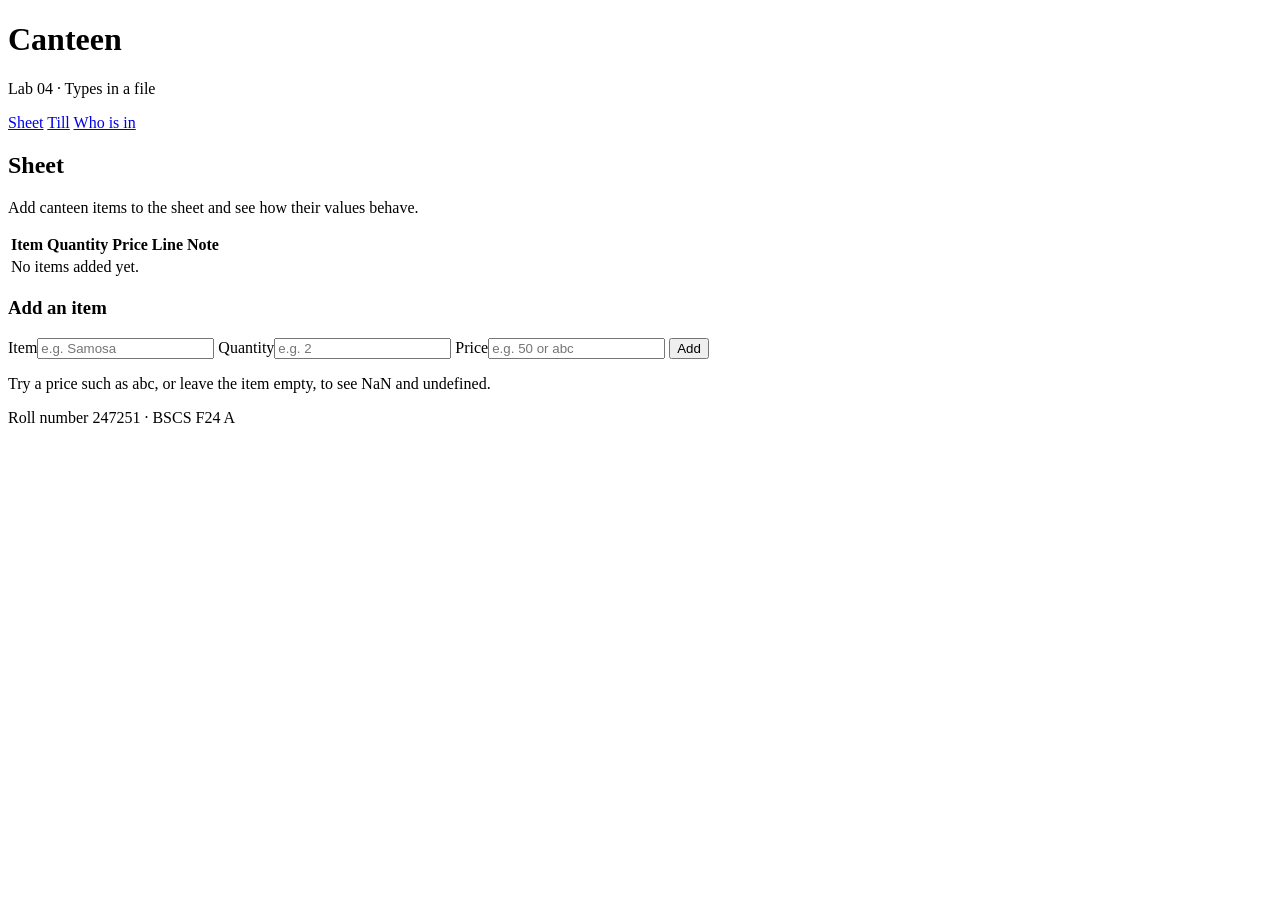
==== index.html @ c9be172e "Task 2 — The form" ====
<!DOCTYPE html>
<html lang="en">
<head>
  <meta charset="UTF-8">
  <meta name="viewport" content="width=device-width, initial-scale=1.0">
  <title>Canteen | Sheet</title>
  <link rel="stylesheet" href="style.css">
</head>
<body>
  <header><div class="header-inner"><h1>Canteen</h1><p>Lab 04 · Types in a file</p></div></header>
  <nav aria-label="Canteen pages">
    <a href="index.html" aria-current="page">Sheet</a>
    <a href="till.html">Till</a>
    <a href="who.html">Who is in</a>
  </nav>
  <main>
    <h2>Sheet</h2>
    <p class="intro">Add canteen items to the sheet and see how their values behave.</p>
    <div class="table-wrap">
      <table aria-label="Canteen item sheet">
        <thead><tr><th>Item</th><th>Quantity</th><th>Price</th><th>Line</th><th>Note</th></tr></thead>
        <tbody id="sheet-body"><tr><td colspan="5" class="empty">No items added yet.</td></tr></tbody>
      </table>
    </div>
    <form id="item-form">
      <h3>Add an item</h3>
      <div class="fields">
        <label>Item<input id="item" name="item" type="text" placeholder="e.g. Samosa"></label>
        <label>Quantity<input id="quantity" name="quantity" type="number" step="any" placeholder="e.g. 2" required></label>
        <label>Price<input id="price" name="price" type="text" placeholder="e.g. 50 or abc"></label>
        <button type="submit">Add</button>
      </div>
      <p class="help">Try a price such as abc, or leave the item empty, to see NaN and undefined.</p>
    </form>
  </main>
  <footer>Roll number 247251 · BSCS F24 A</footer>
  <script src="script.js"></script>
</body>
</html>
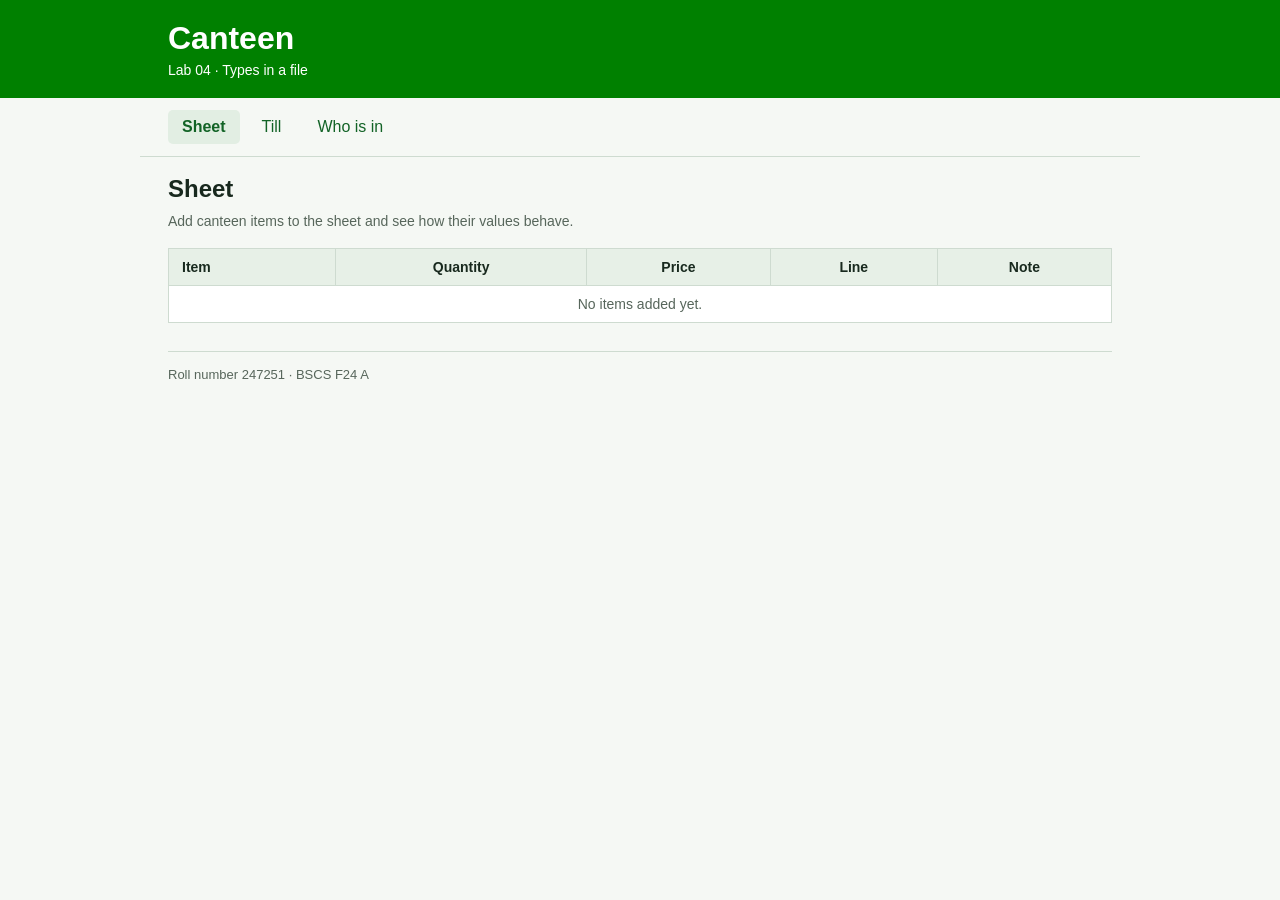
==== commit c66baff5: "Task 1 — The sheet" ====
--- a/index.html
+++ b/index.html
@@ -22,16 +22,6 @@
         <tbody id="sheet-body"><tr><td colspan="5" class="empty">No items added yet.</td></tr></tbody>
       </table>
     </div>
-    <form id="item-form">
-      <h3>Add an item</h3>
-      <div class="fields">
-        <label>Item<input id="item" name="item" type="text" placeholder="e.g. Samosa"></label>
-        <label>Quantity<input id="quantity" name="quantity" type="number" step="any" placeholder="e.g. 2" required></label>
-        <label>Price<input id="price" name="price" type="text" placeholder="e.g. 50 or abc"></label>
-        <button type="submit">Add</button>
-      </div>
-      <p class="help">Try a price such as abc, or leave the item empty, to see NaN and undefined.</p>
-    </form>
   </main>
   <footer>Roll number 247251 · BSCS F24 A</footer>
   <script src="script.js"></script>
--- a/style.css
+++ b/style.css
@@ -0,0 +1,45 @@
+:root { --green: green; --ink: #18291e; --muted: #57665b; --line: #cedbd0; }
+* { box-sizing: border-box; }
+body { margin: 0; background: #f5f8f4; color: var(--ink); font-family: Arial, sans-serif; font-size: 16px; }
+header { background: var(--green); color: white; }
+.header-inner { max-width: 1000px; margin: auto; padding: 20px 28px; }
+h1 { margin: 0 0 5px; font-size: 32px; color: white; }
+header p { margin: 0; font-size: 14px; }
+nav { max-width: 1000px; margin: auto; display: flex; gap: 8px; padding: 12px 28px; border-bottom: 1px solid var(--line); }
+nav a { color: #126326; padding: 8px 14px; text-decoration: none; border-radius: 5px; }
+nav a:hover { background: #e2eee3; }
+nav a[aria-current] { background: #e2eee3; font-weight: bold; }
+main { max-width: 1000px; margin: 0 auto; padding: 18px 28px; }
+h2 { font-size: 24px; margin: 0 0 8px; }
+h3 { font-size: 17px; margin: 0 0 12px; }
+.intro { color: var(--muted); margin: 0 0 16px; font-size: 14px; line-height: 1.5; }
+.table-wrap { overflow-x: auto; }
+table { width: 100%; border-collapse: collapse; background: white; }
+th, td { padding: 10px 13px; border: 1px solid var(--line); text-align: left; }
+th { background: #e7f0e7; font-size: 14px; }
+th:not(:first-child), td:not(:first-child) { text-align: center; }
+tbody tr:nth-child(even) { background: #f8faf7; }
+.empty { color: var(--muted); text-align: center !important; font-size: 14px; }
+.bad-line { color: #a02b20; font-weight: bold; }
+.summary { margin: 16px 0; }
+.total { font-size: 21px; margin: 0 0 10px; }
+.kinds { display: grid; grid-template-columns: 1fr 1fr; gap: 8px 22px; }
+.kinds p { margin: 0; font-size: 14px; line-height: 1.5; }
+output { font-weight: bold; }
+form { margin-top: 18px; padding-top: 16px; border-top: 1px solid var(--line); }
+.fields { display: flex; gap: 14px; align-items: end; flex-wrap: wrap; }
+label { display: flex; flex: 1; flex-direction: column; min-width: 150px; gap: 7px; font-size: 14px; font-weight: bold; }
+input { width: 100%; background: white; border: 1px solid #9aaf9d; border-radius: 5px; font: inherit; padding: 10px; color: var(--ink); }
+input:focus { outline: 2px solid #3e954c; outline-offset: 2px; }
+button { border: 1px solid green; background: green; color: white; font: inherit; font-weight: bold; border-radius: 5px; padding: 10px 23px; cursor: pointer; }
+button:hover { background: #006600; }
+button.secondary { color: #126326; background: white; }
+.help { color: var(--muted); font-size: 13px; margin: 10px 0 0; line-height: 1.4; }
+.till-form { max-width: 630px; }
+.receipt { margin-top: 22px; max-width: 630px; }
+.receipt p { margin: 10px 0; }
+.result-line { font-size: 20px; }
+.person-form { margin-bottom: 18px; }
+.count { font-size: 21px; margin: 16px 0 0; }
+footer { max-width: 944px; margin: 10px auto 0; border-top: 1px solid var(--line); padding: 15px 0; color: var(--muted); font-size: 13px; }
+@media (max-width: 650px) { .header-inner, nav, main { padding-left: 18px; padding-right: 18px; } .kinds { grid-template-columns: 1fr; } footer { margin: 10px 18px 0; } th, td { padding: 8px; } }
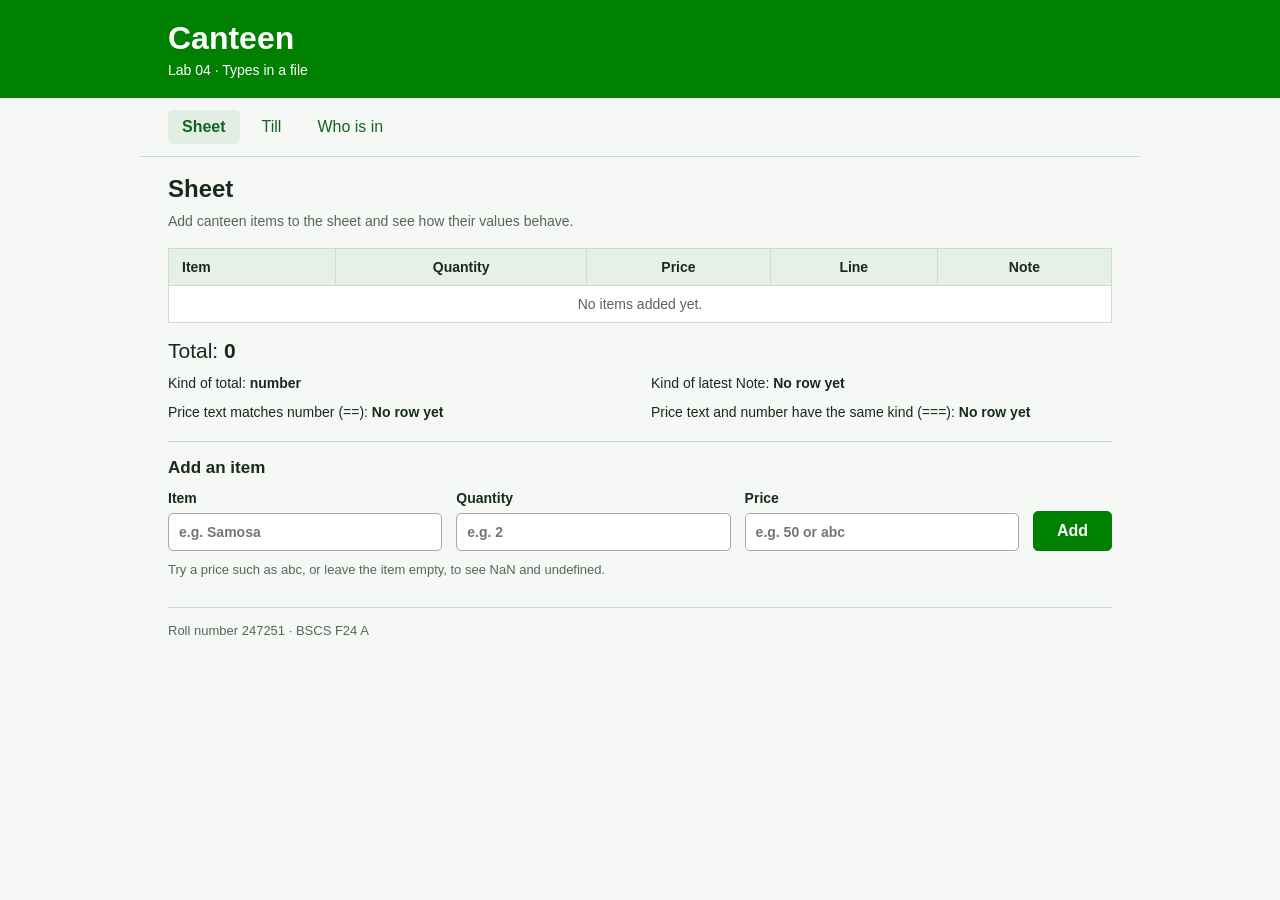
==== commit 8d9e8b20: "Task 5 — The total" ====
--- a/index.html
+++ b/index.html
@@ -22,6 +22,26 @@
         <tbody id="sheet-body"><tr><td colspan="5" class="empty">No items added yet.</td></tr></tbody>
       </table>
     </div>
+    <section class="summary" aria-label="Total and kinds" aria-live="polite">
+      <p class="total">Total: <output id="total">0</output></p>
+      <div class="kinds">
+        <p>Kind of total: <output id="total-kind">number</output></p>
+        <p>Kind of latest Note: <output id="note-kind">No row yet</output></p>
+        <p>Price text matches number (==): <output id="price-match">No row yet</output></p>
+        <p>Price text and number have the same kind (===): <output id="price-same-kind">No row yet</output></p>
+        <p id="nan-kind-line" hidden>Kind of NaN Line: <output id="nan-kind">number</output></p>
+      </div>
+    </section>
+    <form id="item-form">
+      <h3>Add an item</h3>
+      <div class="fields">
+        <label>Item<input id="item" name="item" type="text" placeholder="e.g. Samosa"></label>
+        <label>Quantity<input id="quantity" name="quantity" type="number" step="any" placeholder="e.g. 2" required></label>
+        <label>Price<input id="price" name="price" type="text" placeholder="e.g. 50 or abc"></label>
+        <button type="submit">Add</button>
+      </div>
+      <p class="help">Try a price such as abc, or leave the item empty, to see NaN and undefined.</p>
+    </form>
   </main>
   <footer>Roll number 247251 · BSCS F24 A</footer>
   <script src="script.js"></script>
